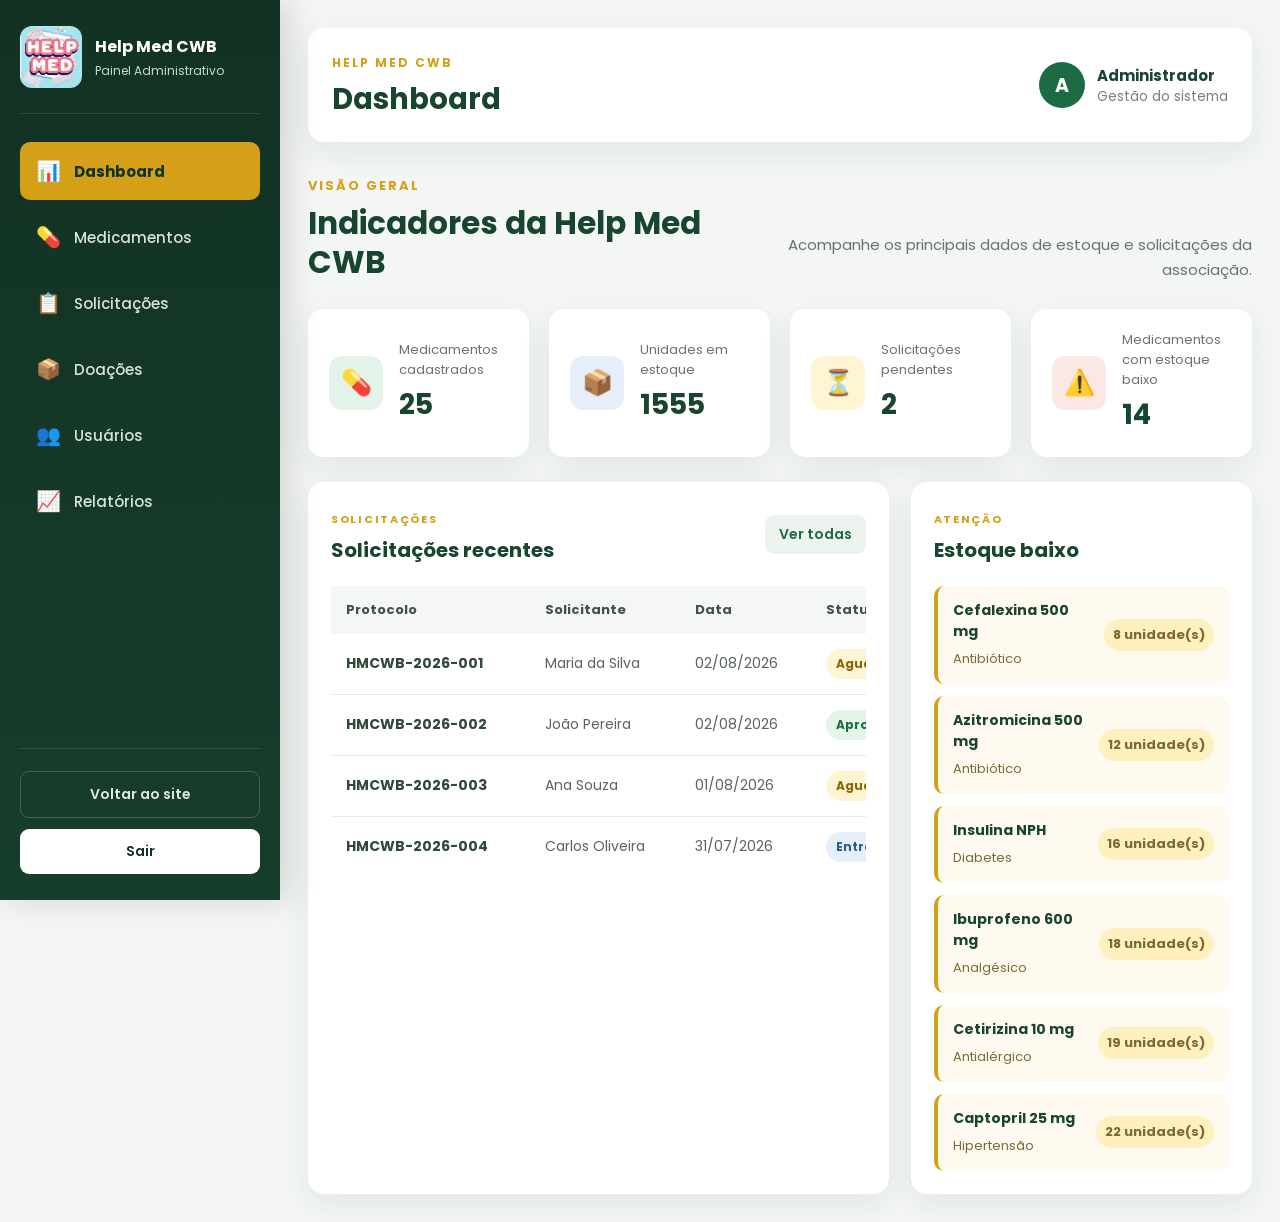
==== admin.html @ 237343c6 "Criacao-adm-doar Inclusão da pagina gerenciadora dos pedidos e doação" ====
<!DOCTYPE html>
<html lang="pt-BR">

<head>
    <meta charset="UTF-8">

    <meta
        name="viewport"
        content="width=device-width, initial-scale=1.0"
    >

    <title>Painel Administrativo | Help Med CWB</title>

    <link rel="stylesheet" href="css/admin.css">

    <link rel="preconnect" href="https://fonts.googleapis.com">

    <link
        rel="preconnect"
        href="https://fonts.gstatic.com"
        crossorigin
    >

    <link
        href="https://fonts.googleapis.com/css2?family=Poppins:wght@300;400;500;600;700&display=swap"
        rel="stylesheet"
    >

    <link
        rel="icon"
        type="image/png"
        href="Imagens/Logo2.png"
    >
</head>

<body>

<div class="admin-layout">

    <!-- =========================================
    MENU LATERAL
    ========================================== -->

    <aside id="menuLateral" class="menu-lateral">

        <div class="marca-admin">

            <a href="index.html">

                <img
                    src="Imagens/Logo1.jpeg"
                    alt="Logo Help Med CWB"
                >

            </a>

            <div>
                <strong>Help Med CWB</strong>
                <span>Painel Administrativo</span>
            </div>

        </div>

        <nav id="navegacaoAdmin" class="navegacao-admin">

            <button
                type="button"
                class="item-menu ativo"
                data-pagina="dashboard"
            >
                <span>📊</span>
                Dashboard
            </button>

            <button
                type="button"
                class="item-menu"
                data-pagina="medicamentos"
            >
                <span>💊</span>
                Medicamentos
            </button>

            <button
                type="button"
                class="item-menu"
                data-pagina="solicitacoes"
            >
                <span>📋</span>
                Solicitações
            </button>

            <button
                type="button"
                class="item-menu"
                data-pagina="doacoes"
            >
                <span>📦</span>
                Doações
            </button>

            <button
                type="button"
                class="item-menu"
                data-pagina="usuarios"
            >
                <span>👥</span>
                Usuários
            </button>

            <button
                type="button"
                class="item-menu"
                data-pagina="relatorios"
            >
                <span>📈</span>
                Relatórios
            </button>

        </nav>

        <div class="rodape-menu">

            <a href="index.html">
                Voltar ao site
            </a>

            <button type="button" id="btnSairAdmin">
                Sair
            </button>

        </div>

    </aside>

    <!-- =========================================
    CONTEÚDO PRINCIPAL
    ========================================== -->

    <main class="conteudo-principal">

        <header class="topo-admin">

            <div class="topo-esquerda">

                <button
                    type="button"
                    id="btnAbrirMenu"
                    class="btn-abrir-menu"
                    aria-label="Abrir menu"
                >
                    ☰
                </button>

                <div>
                    <span>HELP MED CWB</span>

                    <h1 id="tituloPagina">
                        Dashboard
                    </h1>
                </div>

            </div>

            <div class="perfil-admin">

                <div class="avatar">
                    A
                </div>

                <div>
                    <strong>Administrador</strong>
                    <small>Gestão do sistema</small>
                </div>

            </div>

        </header>

        <!-- =========================================
        DASHBOARD
        ========================================== -->

        <section
            id="pagina-dashboard"
            class="pagina-admin ativa"
        >

            <div class="cabecalho-pagina">

                <div>
                    <span>VISÃO GERAL</span>
                    <h2>Indicadores da Help Med CWB</h2>
                </div>

                <p>
                    Acompanhe os principais dados de estoque e
                    solicitações da associação.
                </p>

            </div>

            <div class="grade-indicadores">

                <article class="indicador">

                    <div class="icone-indicador verde">
                        💊
                    </div>

                    <div>
                        <span>Medicamentos cadastrados</span>
                        <strong id="indicadorMedicamentos">0</strong>
                    </div>

                </article>

                <article class="indicador">

                    <div class="icone-indicador azul">
                        📦
                    </div>

                    <div>
                        <span>Unidades em estoque</span>
                        <strong id="indicadorEstoque">0</strong>
                    </div>

                </article>

                <article class="indicador">

                    <div class="icone-indicador amarelo">
                        ⏳
                    </div>

                    <div>
                        <span>Solicitações pendentes</span>
                        <strong id="indicadorPendentes">0</strong>
                    </div>

                </article>

                <article class="indicador">

                    <div class="icone-indicador vermelho">
                        ⚠️
                    </div>

                    <div>
                        <span>Medicamentos com estoque baixo</span>
                        <strong id="indicadorEstoqueBaixo">0</strong>
                    </div>

                </article>

            </div>

            <div class="grade-dashboard">

                <article class="painel">

                    <div class="cabecalho-painel">

                        <div>
                            <span>SOLICITAÇÕES</span>
                            <h3>Solicitações recentes</h3>
                        </div>

                        <button
                            type="button"
                            class="btn-link"
                            data-abrir-pagina="solicitacoes"
                        >
                            Ver todas
                        </button>

                    </div>

                    <div class="tabela-container">

                        <table class="tabela-admin">

                            <thead>
                                <tr>
                                    <th>Protocolo</th>
                                    <th>Solicitante</th>
                                    <th>Data</th>
                                    <th>Status</th>
                                </tr>
                            </thead>

                            <tbody id="dashboardSolicitacoes">
                            </tbody>

                        </table>

                    </div>

                </article>

                <article class="painel">

                    <div class="cabecalho-painel">

                        <div>
                            <span>ATENÇÃO</span>
                            <h3>Estoque baixo</h3>
                        </div>

                    </div>

                    <div
                        id="dashboardEstoqueBaixo"
                        class="lista-alertas"
                    >
                    </div>

                </article>

            </div>

        </section>

        <!-- =========================================
        MEDICAMENTOS
        ========================================== -->

        <section
            id="pagina-medicamentos"
            class="pagina-admin"
        >

            <div class="cabecalho-pagina com-acao">

                <div>
                    <span>ESTOQUE</span>
                    <h2>Gerenciamento de medicamentos</h2>
                </div>

                <button
                    type="button"
                    id="btnCadastrarMedicamento"
                    class="btn-principal"
                >
                    + Cadastrar medicamento
                </button>

            </div>

            <div class="barra-filtros">

                <input
                    type="search"
                    id="pesquisaMedicamentos"
                    placeholder="Pesquisar por nome ou princípio ativo"
                >

                <select id="filtroCategoriaMedicamentos">

                    <option value="">
                        Todas as categorias
                    </option>

                </select>

                <select id="filtroEstoqueMedicamentos">

                    <option value="">
                        Todos os estoques
                    </option>

                    <option value="disponivel">
                        Disponível
                    </option>

                    <option value="baixo">
                        Estoque baixo
                    </option>

                    <option value="indisponivel">
                        Indisponível
                    </option>

                </select>

            </div>

            <article class="painel">

                <div class="tabela-container">

                    <table class="tabela-admin">

                        <thead>
                            <tr>
                                <th>Medicamento</th>
                                <th>Categoria</th>
                                <th>Estoque</th>
                                <th>Receita</th>
                                <th>Status</th>
                                <th>Ações</th>
                            </tr>
                        </thead>

                        <tbody id="tabelaMedicamentos">
                        </tbody>

                    </table>

                </div>

            </article>

        </section>

        <!-- =========================================
        SOLICITAÇÕES
        ========================================== -->

        <section
            id="pagina-solicitacoes"
            class="pagina-admin"
        >

            <div class="cabecalho-pagina">

                <div>
                    <span>PEDIDOS</span>
                    <h2>Gerenciamento de solicitações</h2>
                </div>

                <p>
                    Consulte pedidos, receitas e formas de recebimento.
                </p>

            </div>

            <div class="barra-filtros">

                <input
                    type="search"
                    id="pesquisaSolicitacoes"
                    placeholder="Pesquisar protocolo ou solicitante"
                >

                <select id="filtroStatusSolicitacoes">

                    <option value="">
                        Todos os status
                    </option>

                    <option value="Aguardando análise">
                        Aguardando análise
                    </option>

                    <option value="Aprovada">
                        Aprovada
                    </option>

                    <option value="Recusada">
                        Recusada
                    </option>

                    <option value="Entregue">
                        Entregue
                    </option>

                </select>

            </div>

            <article class="painel">

                <div class="tabela-container">

                    <table class="tabela-admin">

                        <thead>
                            <tr>
                                <th>Protocolo</th>
                                <th>Solicitante</th>
                                <th>Itens</th>
                                <th>Receita</th>
                                <th>Recebimento</th>
                                <th>Status</th>
                                <th>Ação</th>
                            </tr>
                        </thead>

                        <tbody id="tabelaSolicitacoes">
                        </tbody>

                    </table>

                </div>

            </article>

        </section>

        <!-- =========================================
        MÓDULOS FUTUROS
        ========================================== -->

        <!-- =========================================
DOAÇÕES
========================================== -->

<section
    id="pagina-doacoes"
    class="pagina-admin"
>

    <div class="cabecalho-pagina com-acao">

        <div>

            <span>ENTRADAS</span>

            <h2>
                Gerenciamento de doações
            </h2>

            <p class="descricao-pagina">
                Registre, analise e acompanhe os medicamentos
                recebidos pela Help Med CWB.
            </p>

        </div>

        <button
            type="button"
            id="btnCadastrarDoacao"
            class="btn-principal"
        >
            + Registrar doação
        </button>

    </div>

    <!-- INDICADORES DAS DOAÇÕES -->

    <div class="grade-indicadores grade-indicadores-doacoes">

        <article class="indicador">

            <div class="icone-indicador azul">
                📦
            </div>

            <div>

                <span>
                    Doações registradas
                </span>

                <strong id="indicadorTotalDoacoes">
                    0
                </strong>

            </div>

        </article>

        <article class="indicador">

            <div class="icone-indicador amarelo">
                ⏳
            </div>

            <div>

                <span>
                    Aguardando triagem
                </span>

                <strong id="indicadorDoacoesPendentes">
                    0
                </strong>

            </div>

        </article>

        <article class="indicador">

            <div class="icone-indicador verde">
                ✅
            </div>

            <div>

                <span>
                    Doações aprovadas
                </span>

                <strong id="indicadorDoacoesAprovadas">
                    0
                </strong>

            </div>

        </article>

        <article class="indicador">

            <div class="icone-indicador vermelho">
                ❌
            </div>

            <div>

                <span>
                    Doações recusadas
                </span>

                <strong id="indicadorDoacoesRecusadas">
                    0
                </strong>

            </div>

        </article>

    </div>

    <!-- FILTROS -->

    <div class="barra-filtros">

        <input
            type="search"
            id="pesquisaDoacoes"
            placeholder="Pesquisar por protocolo, doador ou medicamento"
        >

        <select id="filtroStatusDoacoes">

            <option value="">
                Todos os status
            </option>

            <option value="Aguardando triagem">
                Aguardando triagem
            </option>

            <option value="Aprovada">
                Aprovada
            </option>

            <option value="Recusada">
                Recusada
            </option>

            <option value="Recebida">
                Recebida
            </option>

        </select>

    </div>

    <!-- TABELA DAS DOAÇÕES -->

    <article class="painel">

        <div class="tabela-container">

            <table class="tabela-admin">

                <thead>

                    <tr>

                        <th>Protocolo</th>

                        <th>Doador</th>

                        <th>Medicamento</th>

                        <th>Quantidade</th>

                        <th>Validade</th>

                        <th>Status</th>

                        <th>Ações</th>

                    </tr>

                </thead>

                <tbody id="tabelaDoacoes">

                    <!-- Preenchido pelo JavaScript -->

                </tbody>

            </table>

        </div>

    </article>

</section>

        <section
            id="pagina-usuarios"
            class="pagina-admin"
        >

            <div class="cabecalho-pagina">

                <div>
                    <span>CADASTROS</span>
                    <h2>Gerenciamento de usuários</h2>
                </div>

            </div>

            <div class="modulo-futuro">
                <span>👥</span>
                <h3>Módulo de usuários</h3>
                <p>
                    Área reservada para doadores, receptores e
                    colaboradores.
                </p>
            </div>

        </section>

        <section
            id="pagina-relatorios"
            class="pagina-admin"
        >

            <div class="cabecalho-pagina">

                <div>
                    <span>INDICADORES</span>
                    <h2>Relatórios gerenciais</h2>
                </div>

            </div>

            <div class="modulo-futuro">
                <span>📈</span>
                <h3>Módulo de relatórios</h3>
                <p>
                    Área reservada para relatórios de estoque,
                    solicitações, doações e distribuição.
                </p>
            </div>

        </section>

    </main>

</div>

<!-- =========================================
MODAL DE MEDICAMENTO
========================================== -->

<div
    id="modalMedicamentoAdmin"
    class="modal-admin"
    aria-hidden="true">

    <div class="modal-conteudo">

        <button
            type="button"
            id="btnFecharModalMedicamento"
            class="btn-fechar-modal"
            aria-label="Fechar formulário"
        >
            &times;
        </button>

        <span class="subtitulo-modal">
            ESTOQUE
        </span>

        <h2 id="tituloModalMedicamento">
            Cadastrar medicamento
        </h2>

        <form id="formMedicamento">

            <input
                type="hidden"
                id="medicamentoId"
            >

            <div class="grade-formulario">

                <div class="campo-formulario campo-completo">

                    <label for="medicamentoNome">
                        Nome do medicamento
                    </label>

                    <input
                        type="text"
                        id="medicamentoNome"
                        required
                    >

                </div>

                <div class="campo-formulario campo-completo">

                    <label for="medicamentoPrincipio">
                        Princípio ativo
                    </label>

                    <input
                        type="text"
                        id="medicamentoPrincipio"
                        required
                    >

                </div>

                <div class="campo-formulario">

                    <label for="medicamentoCategoria">
                        Categoria
                    </label>

                    <input
                        type="text"
                        id="medicamentoCategoria"
                        required
                    >

                </div>

                <div class="campo-formulario">

                    <label for="medicamentoEstoque">
                        Quantidade em estoque
                    </label>

                    <input
                        type="number"
                        id="medicamentoEstoque"
                        min="0"
                        required
                    >

                </div>

                <div class="campo-formulario">

                    <label for="medicamentoReceita">
                        Necessita receita?
                    </label>

                    <select id="medicamentoReceita">

                        <option value="false">
                            Não
                        </option>

                        <option value="true">
                            Sim
                        </option>

                    </select>

                </div>

            </div>

            <div
                id="mensagemFormulario"
                class="mensagem-formulario"
                role="alert"
            >
            </div>

            <div class="acoes-modal">

                <button
                    type="button"
                    id="btnCancelarMedicamento"
                    class="btn-secundario"
                >
                    Cancelar
                </button>

                <button
                    type="submit"
                    class="btn-principal"
                >
                    Salvar medicamento
                </button>

            </div>

        </form>

    </div>

</div>

<!-- =========================================
MODAL DE DOAÇÃO
========================================== -->

<div
    id="modalDoacaoAdmin"
    class="modal-admin"
    aria-hidden="true"
>

    <div class="modal-conteudo">

        <button
            type="button"
            id="btnFecharModalDoacao"
            class="btn-fechar-modal"
            aria-label="Fechar formulário de doação"
        >
            &times;
        </button>

        <span class="subtitulo-modal">
            DOAÇÕES
        </span>

        <h2 id="tituloModalDoacao">
            Registrar doação
        </h2>

        <form id="formDoacao">

            <input
                type="hidden"
                id="doacaoId"
            >

            <div class="grade-formulario">

                <div class="campo-formulario campo-completo">

                    <label for="doacaoDoador">
                        Nome do doador
                    </label>

                    <input
                        type="text"
                        id="doacaoDoador"
                        required
                    >

                </div>

                <div class="campo-formulario campo-completo">

                    <label for="doacaoMedicamento">
                        Medicamento
                    </label>

                    <input
                        type="text"
                        id="doacaoMedicamento"
                        placeholder="Nome comercial ou princípio ativo"
                        required
                    >

                </div>

                <div class="campo-formulario">

                    <label for="doacaoQuantidade">
                        Quantidade
                    </label>

                    <input
                        type="number"
                        id="doacaoQuantidade"
                        min="1"
                        required
                    >

                </div>

                <div class="campo-formulario">

                    <label for="doacaoValidade">
                        Data de validade
                    </label>

                    <input
                        type="date"
                        id="doacaoValidade"
                        required
                    >

                </div>

                <div class="campo-formulario">

                    <label for="doacaoLote">
                        Número do lote
                    </label>

                    <input
                        type="text"
                        id="doacaoLote"
                        required
                    >

                </div>

                <div class="campo-formulario">

                    <label for="doacaoStatus">
                        Status
                    </label>

                    <select id="doacaoStatus">

                        <option value="Aguardando triagem">
                            Aguardando triagem
                        </option>

                        <option value="Aprovada">
                            Aprovada
                        </option>

                        <option value="Recusada">
                            Recusada
                        </option>

                        <option value="Recebida">
                            Recebida
                        </option>

                    </select>

                </div>

                <div class="campo-formulario campo-completo">

                    <label for="doacaoObservacoes">
                        Observações da triagem
                    </label>

                    <textarea
                        id="doacaoObservacoes"
                        rows="4"
                        placeholder="Informe as condições da embalagem, validade, integridade e demais observações"
                    ></textarea>

                </div>

            </div>

            <div
                id="mensagemFormularioDoacao"
                class="mensagem-formulario"
                role="alert"
            >
            </div>

            <div class="acoes-modal">

                <button
                    type="button"
                    id="btnCancelarDoacao"
                    class="btn-secundario"
                >
                    Cancelar
                </button>

                <button
                    type="submit"
                    class="btn-principal"
                >
                    Salvar doação
                </button>

            </div>

        </form>

    </div>

</div>

<!-- =========================================
MODAL DE DETALHES DA DOAÇÃO
========================================== -->

<div
    id="modalDetalhesDoacao"
    class="modal-admin"
    role="dialog"
    aria-modal="true"
    aria-labelledby="tituloDetalhesDoacao"
    aria-hidden="true"
>

    <div class="modal-conteudo modal-detalhes-doacao">

        <button
            type="button"
            id="btnFecharDetalhesDoacao"
            class="btn-fechar-modal"
            aria-label="Fechar detalhes da doação"
        >
            &times;
        </button>

        <span class="subtitulo-modal">
            DOAÇÃO
        </span>

        <div class="cabecalho-detalhes-doacao">

            <div>

                <h2 id="tituloDetalhesDoacao">
                    Detalhes da doação
                </h2>

                <p id="protocoloDetalhesDoacao">
                    Protocolo: —
                </p>

            </div>

            <div id="statusDetalhesDoacao">
                <!-- Preenchido pelo JavaScript -->
            </div>

        </div>

        <!-- DADOS DO DOADOR -->

        <section class="bloco-detalhes-doacao">

            <div class="titulo-bloco-detalhes">

                <span>👤</span>

                <h3>
                    Dados do doador
                </h3>

            </div>

            <div class="grade-detalhes-doacao">

                <div class="campo-detalhe">

                    <span>Nome</span>

                    <strong id="detalheDoadorNome">
                        —
                    </strong>

                </div>

                <div class="campo-detalhe">

                    <span>Telefone</span>

                    <strong id="detalheDoadorTelefone">
                        —
                    </strong>

                </div>

                <div class="campo-detalhe">

                    <span>E-mail</span>

                    <strong id="detalheDoadorEmail">
                        —
                    </strong>

                </div>

            </div>

        </section>

        <!-- ENDEREÇO DE COLETA -->

        <section class="bloco-detalhes-doacao">

            <div class="titulo-bloco-detalhes">

                <span>📍</span>

                <h3>
                    Endereço para coleta
                </h3>

            </div>

            <div class="endereco-detalhes-doacao">

                <strong id="detalheEnderecoPrincipal">
                    Endereço não informado
                </strong>

                <span id="detalheEnderecoLocalidade">
                    —
                </span>

                <span id="detalheEnderecoCep">
                    —
                </span>

                <span id="detalheEnderecoReferencia">
                </span>

            </div>

        </section>

        <!-- MEDICAMENTO -->

        <section class="bloco-detalhes-doacao">

            <div class="titulo-bloco-detalhes">

                <span>💊</span>

                <h3>
                    Medicamento informado
                </h3>

            </div>

            <div class="grade-detalhes-doacao">

                <div class="campo-detalhe campo-detalhe-completo">

                    <span>Medicamento</span>

                    <strong id="detalheDoacaoMedicamento">
                        —
                    </strong>

                </div>

                <div class="campo-detalhe">

                    <span>Quantidade</span>

                    <strong id="detalheDoacaoQuantidade">
                        —
                    </strong>

                </div>

                <div class="campo-detalhe">

                    <span>Validade</span>

                    <strong id="detalheDoacaoValidade">
                        —
                    </strong>

                </div>

                <div class="campo-detalhe">

                    <span>Lote</span>

                    <strong id="detalheDoacaoLote">
                        —
                    </strong>

                </div>

                <div class="campo-detalhe">

                    <span>Estado da embalagem</span>

                    <strong id="detalheDoacaoEmbalagem">
                        —
                    </strong>

                </div>

            </div>

        </section>

        <!-- OBSERVAÇÕES -->

        <section class="bloco-detalhes-doacao">

            <div class="titulo-bloco-detalhes">

                <span>📝</span>

                <h3>
                    Observações
                </h3>

            </div>

            <p
                id="detalheDoacaoObservacoes"
                class="texto-observacoes-doacao"
            >
                Nenhuma observação informada.
            </p>

        </section>

        <!-- COLETA -->

        <section class="bloco-detalhes-doacao">

            <div class="titulo-bloco-detalhes">

                <span>🚚</span>

                <h3>
                    Coleta da doação
                </h3>

            </div>

            <div class="grade-formulario">

                <div class="campo-formulario">

                    <label for="dataColetaDoacao">
                        Data da coleta
                    </label>

                    <input
                        type="date"
                        id="dataColetaDoacao"
                    >

                </div>

                <div class="campo-formulario">

                    <label for="horarioColetaDoacao">
                        Horário aproximado
                    </label>

                    <input
                        type="time"
                        id="horarioColetaDoacao"
                    >

                </div>

                <div class="campo-formulario campo-completo">

                    <label for="observacaoColetaDoacao">
                        Orientações para a coleta
                    </label>

                    <textarea
                        id="observacaoColetaDoacao"
                        rows="3"
                        placeholder="Ex.: entrar em contato antes de chegar"
                    ></textarea>

                </div>

            </div>

            <div
                id="mensagemDetalhesDoacao"
                class="mensagem-formulario"
                role="alert"
            ></div>

        </section>

        <!-- AÇÕES -->

        <div class="acoes-detalhes-doacao">

            <button
                type="button"
                id="btnRecusarDetalhesDoacao"
                class="btn-acao-detalhe btn-recusar"
            >
                Recusar doação
            </button>

            <button
                type="button"
                id="btnAprovarDetalhesDoacao"
                class="btn-acao-detalhe btn-aprovar"
            >
                Aprovar doação
            </button>

            <button
                type="button"
                id="btnAgendarColetaDoacao"
                class="btn-acao-detalhe btn-agendar-coleta"
            >
                Agendar coleta
            </button>

            <button
                type="button"
                id="btnConfirmarRecebimentoDoacao"
                class="btn-acao-detalhe btn-receber"
            >
                Confirmar recebimento
            </button>

        </div>

    </div>

</div>

<script src="js/medicamentos.js"></script>
<script src="js/admin.js"></script>
<script src="js/doacoes.js"></script>

</body>
</html>
---- css/admin.css ----
/*=========================================================
    HELP MED CWB
    Painel Administrativo V2
=========================================================*/


/*=========================================================
    VARIÁVEIS
=========================================================*/

:root{

    --verde-escuro:#123223;
    --verde-principal:#1d6b45;
    --verde-hover:#155437;
    --verde-claro:#e7f3eb;

    --dourado:#d4a017;
    --dourado-claro:#fff4d3;

    --azul:#285f91;
    --azul-claro:#e5eef9;

    --vermelho:#a93226;
    --vermelho-claro:#fbe7e4;

    --cinza-fundo:#f3f6f4;
    --cinza-borda:#dbe4dd;
    --cinza-texto:#68736c;

    --branco:#ffffff;

    --sombra:
        0 10px 30px rgba(20,60,38,.08);

}


/*=========================================================
    CONFIGURAÇÕES GERAIS
=========================================================*/

*{

    margin:0;
    padding:0;
    box-sizing:border-box;

}

html{

    scroll-behavior:smooth;

}

body{

    min-height:100vh;

    font-family:'Poppins',sans-serif;

    background:var(--cinza-fundo);

    color:#263b2f;

}

button,
input,
select{

    font-family:'Poppins',sans-serif;

}

button{

    cursor:pointer;

}

button:disabled{

    cursor:not-allowed;

    opacity:.65;

}

a{

    color:inherit;

}


/*=========================================================
    ESTRUTURA PRINCIPAL
=========================================================*/

.admin-layout{

    min-height:100vh;

}

.conteudo-principal{

    min-height:100vh;

    margin-left:280px;

    padding:28px;

}


/*=========================================================
    MENU LATERAL
=========================================================*/

.menu-lateral{

    position:fixed;

    top:0;
    bottom:0;
    left:0;

    z-index:1000;

    width:280px;

    display:flex;
    flex-direction:column;

    padding:26px 20px;

    background:
        linear-gradient(
            180deg,
            #123223 0%,
            #173d2b 100%
        );

    color:var(--branco);

    box-shadow:
        8px 0 30px rgba(0,0,0,.14);

}

.marca-admin{

    display:flex;
    align-items:center;

    gap:13px;

    padding-bottom:25px;

    border-bottom:
        1px solid rgba(255,255,255,.12);

}

.marca-admin a{

    flex-shrink:0;

}

.marca-admin img{

    width:62px;
    height:62px;

    display:block;

    object-fit:cover;

    border-radius:12px;

    background:#ffffff;

}

.marca-admin div{

    display:flex;
    flex-direction:column;

    min-width:0;

}

.marca-admin strong{

    color:#ffffff;

    font-size:16px;

}

.marca-admin span{

    margin-top:3px;

    color:#c9d8ce;

    font-size:12px;
    line-height:18px;

}


/*=========================================================
    NAVEGAÇÃO
=========================================================*/

.navegacao-admin{

    display:flex;
    flex-direction:column;

    gap:8px;

    margin-top:28px;

}

.item-menu{

    width:100%;

    display:flex;
    align-items:center;

    gap:13px;

    padding:14px 16px;

    border:none;
    border-radius:10px;

    background:transparent;

    color:#d7e4dc;

    font-size:15px;
    font-weight:500;

    text-align:left;

    transition:
        background .25s ease,
        color .25s ease,
        transform .25s ease;

}

.item-menu span{

    width:25px;

    flex-shrink:0;

    font-size:20px;

    text-align:center;

}

.item-menu:hover{

    background:rgba(255,255,255,.09);

    color:#ffffff;

    transform:translateX(4px);

}

.item-menu.ativo{

    background:var(--dourado);

    color:var(--verde-escuro);

    font-weight:700;

}


/*=========================================================
    RODAPÉ DO MENU
=========================================================*/

.rodape-menu{

    display:flex;
    flex-direction:column;

    gap:11px;

    margin-top:auto;
    padding-top:22px;

    border-top:
        1px solid rgba(255,255,255,.12);

}

.rodape-menu a,
.rodape-menu button{

    width:100%;

    padding:12px;

    border-radius:9px;

    font-size:14px;
    font-weight:600;

    text-align:center;
    text-decoration:none;

    transition:.25s;

}

.rodape-menu a{

    border:
        1px solid rgba(255,255,255,.2);

    color:#dce8e0;

}

.rodape-menu a:hover{

    background:rgba(255,255,255,.08);

    color:#ffffff;

}

.rodape-menu button{

    border:none;

    background:#ffffff;

    color:var(--verde-escuro);

}

.rodape-menu button:hover{

    background:#ffd166;

}


/*=========================================================
    TOPO DO PAINEL
=========================================================*/

.topo-admin{

    display:flex;
    align-items:center;
    justify-content:space-between;

    gap:25px;

    margin-bottom:30px;
    padding:21px 24px;

    background:var(--branco);

    border-radius:16px;

    box-shadow:var(--sombra);

}

.topo-esquerda{

    display:flex;
    align-items:center;

    gap:15px;

}

.topo-esquerda span{

    color:var(--dourado);

    font-size:12px;
    font-weight:700;

    letter-spacing:2px;

}

.topo-esquerda h1{

    margin-top:4px;

    color:#18452f;

    font-size:29px;

}

.btn-abrir-menu{

    display:none;

    width:44px;
    height:44px;

    align-items:center;
    justify-content:center;

    border:none;
    border-radius:10px;

    background:var(--verde-principal);

    color:#ffffff;

    font-size:22px;

}

.btn-abrir-menu:hover{

    background:var(--verde-hover);

}


/*=========================================================
    PERFIL
=========================================================*/

.perfil-admin{

    display:flex;
    align-items:center;

    gap:12px;

}

.avatar{

    width:46px;
    height:46px;

    display:flex;
    align-items:center;
    justify-content:center;

    flex-shrink:0;

    border-radius:50%;

    background:var(--verde-principal);

    color:#ffffff;

    font-size:19px;
    font-weight:700;

}

.perfil-admin > div:last-child{

    display:flex;
    flex-direction:column;

}

.perfil-admin strong{

    color:#18452f;

    font-size:15px;

}

.perfil-admin small{

    color:#748078;

}


/*=========================================================
    PÁGINAS INTERNAS
=========================================================*/

.pagina-admin{

    display:none;

}

.pagina-admin.ativa{

    display:block;

    animation:entradaPagina .28s ease;

}

@keyframes entradaPagina{

    from{

        opacity:0;

        transform:translateY(8px);

    }

    to{

        opacity:1;

        transform:translateY(0);

    }

}


/*=========================================================
    CABEÇALHO DAS PÁGINAS
=========================================================*/

.cabecalho-pagina{

    display:flex;
    align-items:flex-end;
    justify-content:space-between;

    gap:30px;

    margin-bottom:27px;

}

.cabecalho-pagina span{

    color:var(--dourado);

    font-size:13px;
    font-weight:700;

    letter-spacing:2px;

}

.cabecalho-pagina h2{

    margin-top:7px;

    color:#18452f;

    font-size:31px;
    line-height:1.25;

}

.cabecalho-pagina > p{

    max-width:480px;

    color:var(--cinza-texto);

    font-size:15px;
    line-height:25px;

    text-align:right;

}

.cabecalho-pagina.com-acao{

    align-items:center;

}


/*=========================================================
    BOTÕES
=========================================================*/

.btn-principal,
.btn-secundario,
.btn-link{

    border:none;

    border-radius:9px;

    font-size:14px;
    font-weight:600;

    transition:.25s;

}

.btn-principal{

    padding:13px 20px;

    background:var(--verde-principal);

    color:#ffffff;

}

.btn-principal:hover{

    background:var(--verde-hover);

    transform:translateY(-2px);

}

.btn-secundario{

    padding:12px 20px;

    border:1px solid #ccd7cf;

    background:#ffffff;

    color:#46534b;

}

.btn-secundario:hover{

    background:#f0f3f1;

}

.btn-link{

    padding:9px 14px;

    background:#edf4ef;

    color:var(--verde-principal);

}

.btn-link:hover{

    background:#dcecdf;

}


/*=========================================================
    INDICADORES
=========================================================*/

.grade-indicadores{

    display:grid;

    grid-template-columns:
        repeat(4,minmax(0,1fr));

    gap:20px;

    margin-bottom:25px;

}

.indicador{

    display:flex;
    align-items:center;

    gap:16px;

    min-width:0;

    padding:21px;

    background:var(--branco);

    border-radius:15px;

    box-shadow:var(--sombra);

    transition:
        transform .25s ease,
        box-shadow .25s ease;

}

.indicador:hover{

    transform:translateY(-4px);

    box-shadow:
        0 15px 35px rgba(20,60,38,.12);

}

.icone-indicador{

    width:54px;
    height:54px;

    display:flex;
    align-items:center;
    justify-content:center;

    flex-shrink:0;

    border-radius:13px;

    font-size:25px;

}

.icone-indicador.verde{

    background:#e4f3e9;

}

.icone-indicador.azul{

    background:var(--azul-claro);

}

.icone-indicador.amarelo{

    background:var(--dourado-claro);

}

.icone-indicador.vermelho{

    background:var(--vermelho-claro);

}

.indicador > div:last-child{

    min-width:0;

    display:flex;
    flex-direction:column;

    gap:4px;

}

.indicador span{

    color:var(--cinza-texto);

    font-size:13px;
    line-height:20px;

}

.indicador strong{

    color:#18452f;

    font-size:28px;

}


/*=========================================================
    DASHBOARD
=========================================================*/

.grade-dashboard{

    display:grid;

    grid-template-columns:
        minmax(0,1.7fr)
        minmax(300px,1fr);

    gap:22px;

}

.painel{

    min-width:0;

    padding:23px;

    background:var(--branco);

    border-radius:16px;

    box-shadow:var(--sombra);

}

.cabecalho-painel{

    display:flex;
    align-items:center;
    justify-content:space-between;

    gap:20px;

    margin-bottom:21px;

}

.cabecalho-painel span{

    color:var(--dourado);

    font-size:11px;
    font-weight:700;

    letter-spacing:1.7px;

}

.cabecalho-painel h3{

    margin-top:5px;

    color:#18452f;

    font-size:20px;

}


/*=========================================================
    TABELAS
=========================================================*/

.tabela-container{

    width:100%;

    overflow-x:auto;

}

.tabela-admin{

    width:100%;

    min-width:700px;

    border-collapse:collapse;

}

.tabela-admin thead{

    background:#f4f7f5;

}

.tabela-admin th{

    padding:14px 15px;

    color:#425148;

    font-size:13px;
    font-weight:700;

    text-align:left;

    white-space:nowrap;

}

.tabela-admin td{

    padding:15px;

    border-bottom:
        1px solid #e7ece8;

    color:#59645d;

    font-size:14px;

    vertical-align:middle;

}

.tabela-admin tbody tr{

    transition:background .2s ease;

}

.tabela-admin tbody tr:hover{

    background:#fafcfb;

}

.tabela-admin tbody tr:last-child td{

    border-bottom:none;

}

.tabela-admin td strong{

    color:#30493a;

}

.tabela-admin td small{

    color:#78827c;

}


/*=========================================================
    STATUS
=========================================================*/

.status{

    display:inline-flex;
    align-items:center;

    padding:6px 10px;

    border-radius:20px;

    font-size:12px;
    font-weight:700;

    white-space:nowrap;

}

.status-pendente{

    background:var(--dourado-claro);

    color:#8a6500;

}

.status-aprovada,
.status-disponivel{

    background:#e4f4e9;

    color:var(--verde-principal);

}

.status-recusada,
.status-indisponivel{

    background:var(--vermelho-claro);

    color:var(--vermelho);

}

.status-entregue{

    background:var(--azul-claro);

    color:var(--azul);

}

.status-baixo{

    background:var(--dourado-claro);

    color:#8a6500;

}


/*=========================================================
    AÇÕES DAS TABELAS
=========================================================*/

.acoes-tabela{

    display:flex;
    align-items:center;

    gap:8px;

}

.btn-acao{

    padding:7px 10px;

    border:none;
    border-radius:7px;

    font-size:12px;
    font-weight:600;

    transition:.2s;

}

.btn-editar{

    background:var(--azul-claro);

    color:var(--azul);

}

.btn-editar:hover{

    background:#d2e2f1;

}

.btn-excluir{

    background:var(--vermelho-claro);

    color:var(--vermelho);

}

.btn-excluir:hover{

    background:#f4d4cf;

}

.btn-visualizar{

    background:var(--verde-claro);

    color:var(--verde-principal);

}

.btn-visualizar:hover{

    background:#d7eadc;

}


/*=========================================================
    ALERTAS DO DASHBOARD
=========================================================*/

.lista-alertas{

    display:flex;
    flex-direction:column;

    gap:12px;

}

.item-alerta{

    display:flex;
    align-items:center;
    justify-content:space-between;

    gap:15px;

    padding:14px 15px;

    background:#fffaf0;

    border-left:
        4px solid var(--dourado);

    border-radius:10px;

}

.item-alerta strong{

    display:block;

    margin-bottom:3px;

    color:#18452f;

    font-size:14px;

}

.item-alerta span{

    color:#7a6a35;

    font-size:13px;

}

.quantidade-alerta{

    flex-shrink:0;

    padding:6px 9px;

    border-radius:18px;

    background:#fff0bf;

    color:#8a6500;

    font-size:12px;
    font-weight:700;

}


/*=========================================================
    FILTROS
=========================================================*/

.barra-filtros{

    display:flex;
    flex-wrap:wrap;

    gap:15px;

    margin-bottom:20px;
    padding:19px;

    background:var(--branco);

    border-radius:14px;

    box-shadow:
        0 7px 24px rgba(0,0,0,.05);

}

.barra-filtros input,
.barra-filtros select{

    min-width:220px;

    padding:12px 14px;

    border:
        1px solid #d2ddd5;

    border-radius:9px;

    background:#ffffff;

    color:#455249;

    font-size:14px;

    outline:none;

    transition:.25s;

}

.barra-filtros input{

    flex:1;

}

.barra-filtros input:focus,
.barra-filtros select:focus{

    border-color:var(--verde-principal);

    box-shadow:
        0 0 0 3px rgba(29,107,69,.1);

}


/*=========================================================
    MENSAGENS VAZIAS
=========================================================*/

.mensagem-vazia{

    padding:28px;

    color:#737e77;

    text-align:center;

}


/*=========================================================
    MÓDULOS FUTUROS
=========================================================*/

.modulo-futuro{

    min-height:370px;

    display:flex;
    flex-direction:column;
    align-items:center;
    justify-content:center;

    padding:50px;

    background:var(--branco);

    border-radius:16px;

    color:#67736b;

    text-align:center;

    box-shadow:var(--sombra);

}

.modulo-futuro > span{

    margin-bottom:16px;

    font-size:55px;

}

.modulo-futuro h3{

    margin-bottom:10px;

    color:#18452f;

    font-size:23px;

}

.modulo-futuro p{

    max-width:550px;

    line-height:26px;

}


/*=========================================================
    MODAL
=========================================================*/

.modal-admin{

    position:fixed;

    inset:0;

    z-index:2000;

    display:flex;
    align-items:center;
    justify-content:center;

    padding:20px;

    background:rgba(0,0,0,.6);

    backdrop-filter:blur(4px);

    opacity:0;
    visibility:hidden;
    pointer-events:none;

    transition:
        opacity .3s ease,
        visibility .3s ease;

}

.modal-admin.ativo{

    opacity:1;
    visibility:visible;
    pointer-events:auto;

}

.modal-conteudo{

    position:relative;

    width:100%;
    max-width:720px;
    max-height:90vh;

    overflow-y:auto;

    padding:38px;

    background:#ffffff;

    border-radius:19px;

    box-shadow:
        0 25px 65px rgba(0,0,0,.3);

    transform:
        translateY(-25px)
        scale(.98);

    transition:transform .3s ease;

}

.modal-admin.ativo .modal-conteudo{

    transform:
        translateY(0)
        scale(1);

}

.btn-fechar-modal{

    position:absolute;

    top:14px;
    right:18px;

    width:42px;
    height:42px;

    display:flex;
    align-items:center;
    justify-content:center;

    border:none;
    border-radius:50%;

    background:transparent;

    color:#6f7972;

    font-size:34px;

}

.btn-fechar-modal:hover{

    background:#f5e8e6;

    color:var(--vermelho);

}

.subtitulo-modal{

    display:inline-block;

    margin-bottom:8px;

    color:var(--dourado);

    font-size:12px;
    font-weight:700;

    letter-spacing:2px;

}

.modal-conteudo h2{

    padding-right:45px;
    margin-bottom:26px;

    color:#18452f;

    font-size:27px;

}


/*=========================================================
    FORMULÁRIO
=========================================================*/

.grade-formulario{

    display:grid;

    grid-template-columns:
        repeat(2,minmax(0,1fr));

    gap:18px;

}

.campo-formulario{

    display:flex;
    flex-direction:column;

    gap:8px;

}

.campo-completo{

    grid-column:span 2;

}

.campo-formulario label{

    color:#30483a;

    font-size:13px;
    font-weight:600;

}

.campo-formulario input,
.campo-formulario select{

    width:100%;

    padding:12px 13px;

    border:
        1px solid #ccd8cf;

    border-radius:8px;

    background:#ffffff;

    color:#445148;

    font-size:14px;

    outline:none;

    transition:.25s;

}

.campo-formulario input:focus,
.campo-formulario select:focus{

    border-color:var(--verde-principal);

    box-shadow:
        0 0 0 3px rgba(29,107,69,.1);

}


/*=========================================================
    MENSAGENS DO FORMULÁRIO
=========================================================*/

.mensagem-formulario{

    display:none;

    margin-top:20px;
    padding:13px 15px;

    border-radius:9px;

    font-size:14px;
    line-height:22px;

}

.mensagem-formulario.erro{

    display:block;

    background:#fdecea;

    border:
        1px solid #efbbb5;

    color:var(--vermelho);

}

.mensagem-formulario.sucesso{

    display:block;

    background:#e7f5eb;

    border:
        1px solid #afd8ba;

    color:var(--verde-principal);

}

.acoes-modal{

    display:flex;
    justify-content:flex-end;

    gap:12px;

    margin-top:26px;

}


/*=========================================================
    RESPONSIVIDADE
=========================================================*/

@media(max-width:1180px){

    .grade-indicadores{

        grid-template-columns:
            repeat(2,minmax(0,1fr));

    }

    .grade-dashboard{

        grid-template-columns:1fr;

    }

}

@media(max-width:900px){

    .menu-lateral{

        transform:translateX(-100%);

        transition:transform .3s ease;

    }

    .menu-lateral.aberto{

        transform:translateX(0);

    }

    .conteudo-principal{

        margin-left:0;

        padding:20px;

    }

    .btn-abrir-menu{

        display:flex;

    }

    .cabecalho-pagina{

        align-items:flex-start;
        flex-direction:column;

    }

    .cabecalho-pagina > p{

        text-align:left;

    }

}

@media(max-width:650px){

    .topo-admin{

        align-items:flex-start;
        flex-direction:column;

    }

    .perfil-admin{

        width:100%;

        padding-top:15px;

        border-top:
            1px solid #e7ece8;

    }

    .grade-indicadores{

        grid-template-columns:1fr;

    }

    .cabecalho-pagina h2{

        font-size:26px;

    }

    .cabecalho-pagina.com-acao
    .btn-principal{

        width:100%;

    }

    .barra-filtros{

        flex-direction:column;

    }

    .barra-filtros input,
    .barra-filtros select{

        width:100%;
        min-width:0;

    }

    .grade-formulario{

        grid-template-columns:1fr;

    }

    .campo-completo{

        grid-column:auto;

    }

    .acoes-modal{

        flex-direction:column-reverse;

    }

    .acoes-modal button{

        width:100%;

    }

    .modal-conteudo{

        padding:32px 20px;

    }

}

@media(max-width:430px){

    .conteudo-principal{

        padding:12px;

    }

    .topo-admin,
    .painel,
    .indicador{

        border-radius:12px;

    }

    .topo-esquerda h1{

        font-size:24px;

    }

    .painel{

        padding:18px;

    }

    .marca-admin img{

        width:54px;
        height:54px;

    }

}

/*=========================================================
    MÓDULO DE DOAÇÕES
=========================================================*/

.descricao-pagina{

    margin-top:10px;

    max-width:650px;

    color:var(--cinza-texto);

    font-size:15px;

    line-height:25px;

}

.grade-indicadores-doacoes{

    margin-top:8px;

}


/*=========================================================
    CAMPO DE OBSERVAÇÕES
=========================================================*/

.campo-formulario textarea{

    width:100%;

    min-height:120px;

    padding:12px 13px;

    resize:vertical;

    border:
        1px solid #ccd8cf;

    border-radius:8px;

    background:#ffffff;

    color:#445148;

    font-family:'Poppins',sans-serif;

    font-size:14px;

    line-height:23px;

    outline:none;

    transition:.25s;

}

.campo-formulario textarea:focus{

    border-color:var(--verde-principal);

    box-shadow:
        0 0 0 3px rgba(29,107,69,.1);

}


/*=========================================================
    STATUS DAS DOAÇÕES
=========================================================*/

.status-triagem{

    background:var(--dourado-claro);

    color:#8a6500;

}

.status-recebida{

    background:var(--azul-claro);

    color:var(--azul);

}


/*=========================================================
    AÇÕES DAS DOAÇÕES
=========================================================*/

.btn-aprovar{

    background:var(--verde-claro);

    color:var(--verde-principal);

}

.btn-aprovar:hover{

    background:#d7eadc;

}

.btn-recusar{

    background:var(--vermelho-claro);

    color:var(--vermelho);

}

.btn-recusar:hover{

    background:#f4d4cf;

}

.btn-receber{

    background:var(--azul-claro);

    color:var(--azul);

}

.btn-receber:hover{

    background:#d2e2f1;

}

/*=========================================================
    MODAL DE DETALHES DA DOAÇÃO
=========================================================*/

.modal-detalhes-doacao{

    max-width:900px;

}

.cabecalho-detalhes-doacao{

    display:flex;
    align-items:flex-start;
    justify-content:space-between;

    gap:24px;

    margin-bottom:28px;

}

.cabecalho-detalhes-doacao h2{

    margin-bottom:7px;

}

.cabecalho-detalhes-doacao p{

    color:var(--cinza-texto);

    font-size:14px;

}


/*=========================================================
    BLOCOS DE INFORMAÇÕES
=========================================================*/

.bloco-detalhes-doacao{

    margin-bottom:22px;
    padding:22px;

    background:#f8faf8;

    border:1px solid #e0e8e2;
    border-radius:14px;

}

.titulo-bloco-detalhes{

    display:flex;
    align-items:center;

    gap:10px;

    margin-bottom:18px;

}

.titulo-bloco-detalhes > span{

    font-size:22px;

}

.titulo-bloco-detalhes h3{

    color:#18452f;

    font-size:18px;

}


/*=========================================================
    GRADE DOS DETALHES
=========================================================*/

.grade-detalhes-doacao{

    display:grid;

    grid-template-columns:
        repeat(2,minmax(0,1fr));

    gap:16px;

}

.campo-detalhe{

    display:flex;
    flex-direction:column;

    gap:6px;

    padding:15px;

    background:#ffffff;

    border:1px solid #e1e8e3;
    border-radius:10px;

}

.campo-detalhe-completo{

    grid-column:span 2;

}

.campo-detalhe span{

    color:#748078;

    font-size:12px;
    font-weight:600;

    text-transform:uppercase;
    letter-spacing:.6px;

}

.campo-detalhe strong{

    color:#30483a;

    font-size:14px;
    line-height:22px;

}


/*=========================================================
    ENDEREÇO
=========================================================*/

.endereco-detalhes-doacao{

    display:flex;
    flex-direction:column;

    gap:6px;

    padding:17px;

    background:#ffffff;

    border:1px solid #e1e8e3;
    border-left:4px solid var(--verde-principal);

    border-radius:10px;

}

.endereco-detalhes-doacao strong{

    color:#18452f;

    font-size:15px;
    line-height:23px;

}

.endereco-detalhes-doacao span{

    color:#69746d;

    font-size:14px;
    line-height:22px;

}


/*=========================================================
    OBSERVAÇÕES
=========================================================*/

.texto-observacoes-doacao{

    padding:16px;

    background:#ffffff;

    border:1px solid #e1e8e3;
    border-radius:10px;

    color:#56635b;

    font-size:14px;
    line-height:24px;

    white-space:pre-line;

}


/*=========================================================
    CAMPO DE TEXTO DA COLETA
=========================================================*/

.modal-detalhes-doacao textarea{

    width:100%;

    min-height:100px;

    padding:12px 13px;

    resize:vertical;

    border:1px solid #ccd8cf;
    border-radius:8px;

    background:#ffffff;

    color:#445148;

    font-family:'Poppins',sans-serif;
    font-size:14px;
    line-height:23px;

    outline:none;

    transition:.25s;

}

.modal-detalhes-doacao textarea:focus{

    border-color:var(--verde-principal);

    box-shadow:
        0 0 0 3px rgba(29,107,69,.10);

}


/*=========================================================
    AÇÕES DOS DETALHES
=========================================================*/

.acoes-detalhes-doacao{

    display:flex;
    flex-wrap:wrap;
    justify-content:flex-end;

    gap:12px;

    margin-top:8px;

}

.btn-acao-detalhe{

    padding:13px 18px;

    border:none;
    border-radius:9px;

    font-size:14px;
    font-weight:700;

    transition:.25s;

}

.btn-acao-detalhe:hover{

    transform:translateY(-2px);

}

.btn-agendar-coleta{

    background:#fff4d3;

    color:#8a6500;

}

.btn-agendar-coleta:hover{

    background:#f9e9ae;

}


/*=========================================================
    VISIBILIDADE CONFORME STATUS
=========================================================*/

.btn-acao-detalhe[hidden]{

    display:none !important;

}


/*=========================================================
    RESPONSIVIDADE
=========================================================*/

@media(max-width:700px){

    .cabecalho-detalhes-doacao{

        flex-direction:column;

    }

    .grade-detalhes-doacao{

        grid-template-columns:1fr;

    }

    .campo-detalhe-completo{

        grid-column:auto;

    }

    .acoes-detalhes-doacao{

        flex-direction:column;

    }

    .btn-acao-detalhe{

        width:100%;

    }

}

@media(max-width:480px){

    .bloco-detalhes-doacao{

        padding:17px;

    }

    .modal-detalhes-doacao{

        padding:30px 18px;

    }

}
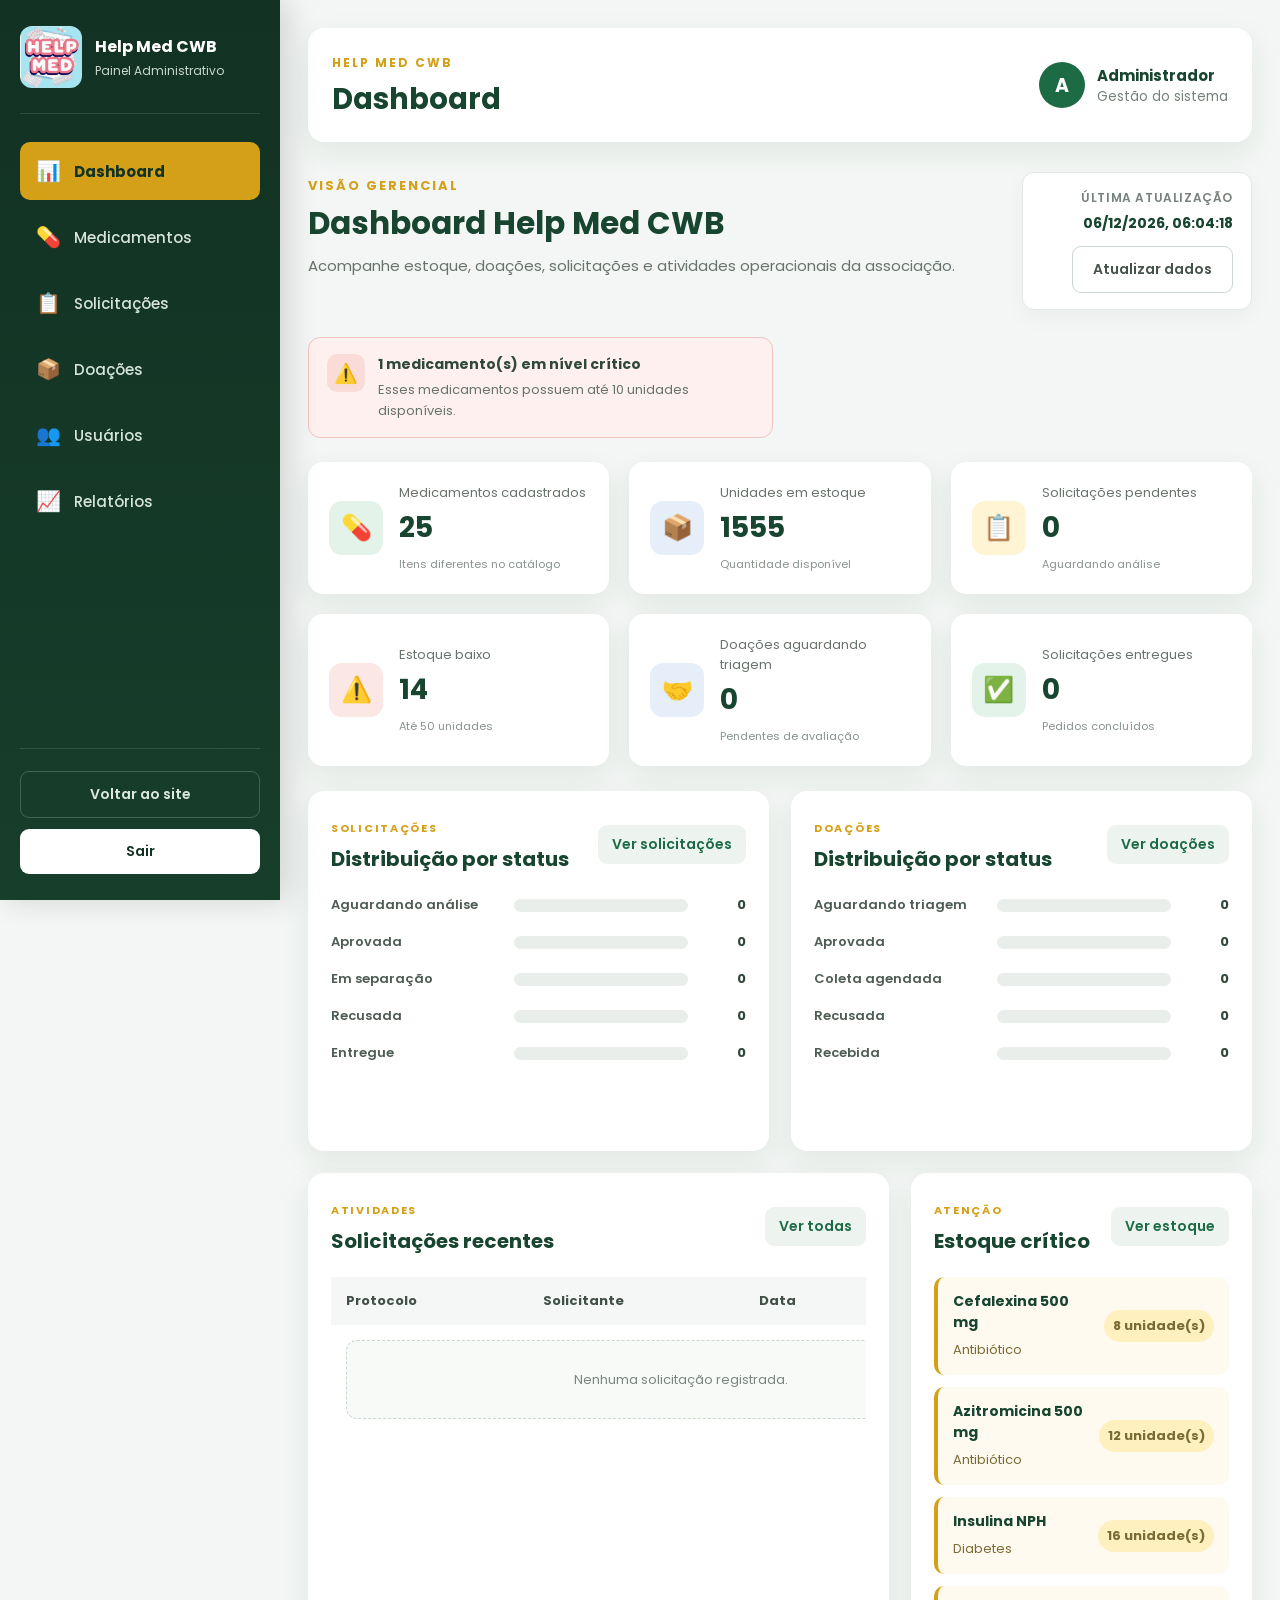
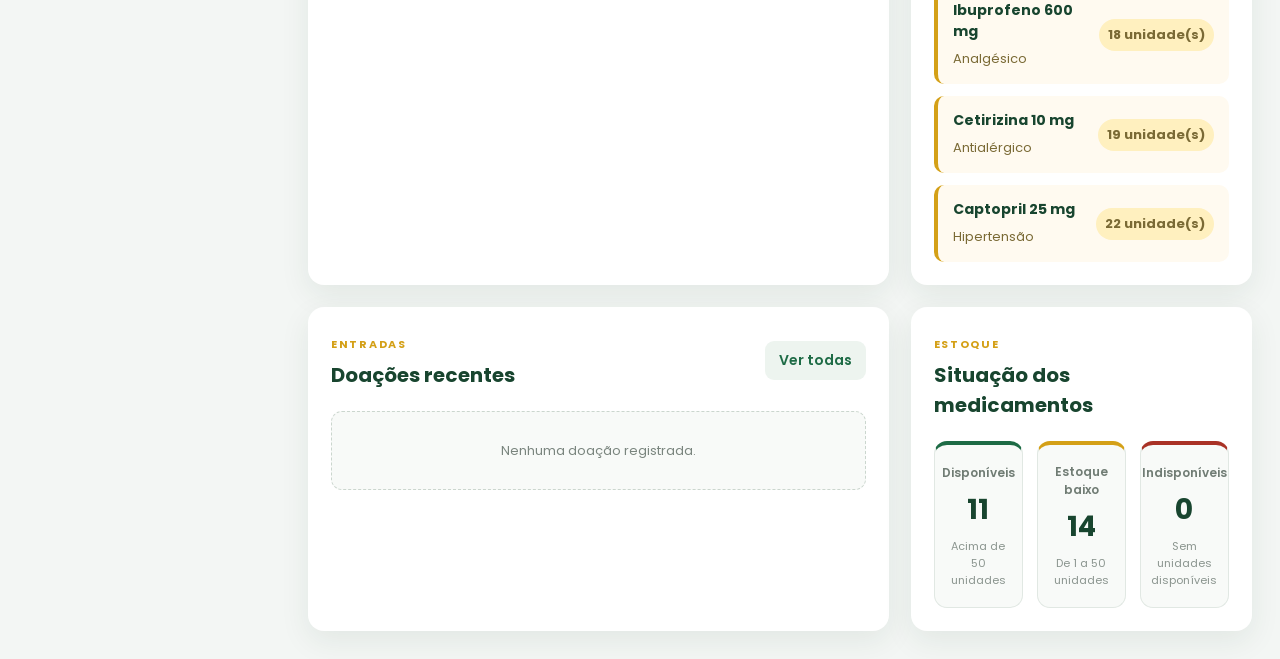
==== commit 66fed903: "Alterações de layout Layout solicitar e inclusões melhoria do dashboard" ====
--- a/admin.html
+++ b/admin.html
@@ -181,146 +181,478 @@
         DASHBOARD
         ========================================== -->
 
-        <section
-            id="pagina-dashboard"
-            class="pagina-admin ativa"
-        >
-
-            <div class="cabecalho-pagina">
+        <!-- =========================================
+DASHBOARD GERENCIAL
+========================================== -->
+
+<section
+    id="pagina-dashboard"
+    class="pagina-admin ativa"
+>
+
+    <div class="cabecalho-pagina dashboard-cabecalho">
+
+        <div>
+
+            <span>VISÃO GERENCIAL</span>
+
+            <h2>
+                Dashboard Help Med CWB
+            </h2>
+
+            <p class="descricao-dashboard">
+                Acompanhe estoque, doações, solicitações e
+                atividades operacionais da associação.
+            </p>
+
+        </div>
+
+        <div class="dashboard-atualizacao">
+
+            <span>
+                Última atualização
+            </span>
+
+            <strong id="dataAtualizacaoDashboard">
+                —
+            </strong>
+
+            <button
+                type="button"
+                id="btnAtualizarDashboard"
+                class="btn-secundario"
+            >
+                Atualizar dados
+            </button>
+
+        </div>
+
+    </div>
+
+
+    <!-- =====================================
+    ALERTAS OPERACIONAIS
+    ====================================== -->
+
+    <div
+        id="alertasDashboard"
+        class="alertas-dashboard"
+    >
+        <!-- Preenchido pelo dashboard.js -->
+    </div>
+
+
+    <!-- =====================================
+    INDICADORES PRINCIPAIS
+    ====================================== -->
+
+    <div class="grade-indicadores grade-indicadores-gerencial">
+
+        <article class="indicador">
+
+            <div class="icone-indicador verde">
+                💊
+            </div>
+
+            <div>
+
+                <span>
+                    Medicamentos cadastrados
+                </span>
+
+                <strong id="indicadorMedicamentos">
+                    0
+                </strong>
+
+                <small>
+                    Itens diferentes no catálogo
+                </small>
+
+            </div>
+
+        </article>
+
+
+        <article class="indicador">
+
+            <div class="icone-indicador azul">
+                📦
+            </div>
+
+            <div>
+
+                <span>
+                    Unidades em estoque
+                </span>
+
+                <strong id="indicadorEstoque">
+                    0
+                </strong>
+
+                <small>
+                    Quantidade disponível
+                </small>
+
+            </div>
+
+        </article>
+
+
+        <article class="indicador">
+
+            <div class="icone-indicador amarelo">
+                📋
+            </div>
+
+            <div>
+
+                <span>
+                    Solicitações pendentes
+                </span>
+
+                <strong id="indicadorPendentes">
+                    0
+                </strong>
+
+                <small>
+                    Aguardando análise
+                </small>
+
+            </div>
+
+        </article>
+
+
+        <article class="indicador">
+
+            <div class="icone-indicador vermelho">
+                ⚠️
+            </div>
+
+            <div>
+
+                <span>
+                    Estoque baixo
+                </span>
+
+                <strong id="indicadorEstoqueBaixo">
+                    0
+                </strong>
+
+                <small>
+                    Até 50 unidades
+                </small>
+
+            </div>
+
+        </article>
+
+
+        <article class="indicador">
+
+            <div class="icone-indicador azul">
+                🤝
+            </div>
+
+            <div>
+
+                <span>
+                    Doações aguardando triagem
+                </span>
+
+                <strong id="indicadorDoacoesDashboard">
+                    0
+                </strong>
+
+                <small>
+                    Pendentes de avaliação
+                </small>
+
+            </div>
+
+        </article>
+
+
+        <article class="indicador">
+
+            <div class="icone-indicador verde">
+                ✅
+            </div>
+
+            <div>
+
+                <span>
+                    Solicitações entregues
+                </span>
+
+                <strong id="indicadorEntreguesDashboard">
+                    0
+                </strong>
+
+                <small>
+                    Pedidos concluídos
+                </small>
+
+            </div>
+
+        </article>
+
+    </div>
+
+
+    <!-- =====================================
+    RESUMO OPERACIONAL
+    ====================================== -->
+
+    <div class="grade-dashboard-gerencial">
+
+        <!-- SOLICITAÇÕES POR STATUS -->
+
+        <article class="painel painel-grafico">
+
+            <div class="cabecalho-painel">
 
                 <div>
-                    <span>VISÃO GERAL</span>
-                    <h2>Indicadores da Help Med CWB</h2>
-                </div>
-
-                <p>
-                    Acompanhe os principais dados de estoque e
-                    solicitações da associação.
-                </p>
-
-            </div>
-
-            <div class="grade-indicadores">
-
-                <article class="indicador">
-
-                    <div class="icone-indicador verde">
-                        💊
-                    </div>
-
-                    <div>
-                        <span>Medicamentos cadastrados</span>
-                        <strong id="indicadorMedicamentos">0</strong>
-                    </div>
-
-                </article>
-
-                <article class="indicador">
-
-                    <div class="icone-indicador azul">
-                        📦
-                    </div>
-
-                    <div>
-                        <span>Unidades em estoque</span>
-                        <strong id="indicadorEstoque">0</strong>
-                    </div>
-
-                </article>
-
-                <article class="indicador">
-
-                    <div class="icone-indicador amarelo">
-                        ⏳
-                    </div>
-
-                    <div>
-                        <span>Solicitações pendentes</span>
-                        <strong id="indicadorPendentes">0</strong>
-                    </div>
-
-                </article>
-
-                <article class="indicador">
-
-                    <div class="icone-indicador vermelho">
-                        ⚠️
-                    </div>
-
-                    <div>
-                        <span>Medicamentos com estoque baixo</span>
-                        <strong id="indicadorEstoqueBaixo">0</strong>
-                    </div>
-
-                </article>
-
-            </div>
-
-            <div class="grade-dashboard">
-
-                <article class="painel">
-
-                    <div class="cabecalho-painel">
-
-                        <div>
-                            <span>SOLICITAÇÕES</span>
-                            <h3>Solicitações recentes</h3>
-                        </div>
-
-                        <button
-                            type="button"
-                            class="btn-link"
-                            data-abrir-pagina="solicitacoes"
-                        >
-                            Ver todas
-                        </button>
-
-                    </div>
-
-                    <div class="tabela-container">
-
-                        <table class="tabela-admin">
-
-                            <thead>
-                                <tr>
-                                    <th>Protocolo</th>
-                                    <th>Solicitante</th>
-                                    <th>Data</th>
-                                    <th>Status</th>
-                                </tr>
-                            </thead>
-
-                            <tbody id="dashboardSolicitacoes">
-                            </tbody>
-
-                        </table>
-
-                    </div>
-
-                </article>
-
-                <article class="painel">
-
-                    <div class="cabecalho-painel">
-
-                        <div>
-                            <span>ATENÇÃO</span>
-                            <h3>Estoque baixo</h3>
-                        </div>
-
-                    </div>
-
-                    <div
-                        id="dashboardEstoqueBaixo"
-                        class="lista-alertas"
-                    >
-                    </div>
-
-                </article>
-
-            </div>
-
-        </section>
+
+                    <span>SOLICITAÇÕES</span>
+
+                    <h3>
+                        Distribuição por status
+                    </h3>
+
+                </div>
+
+                <button
+                    type="button"
+                    class="btn-link"
+                    data-abrir-pagina="solicitacoes"
+                >
+                    Ver solicitações
+                </button>
+
+            </div>
+
+            <div
+                id="graficoStatusSolicitacoes"
+                class="grafico-barras-dashboard"
+            >
+                <!-- Preenchido pelo dashboard.js -->
+            </div>
+
+        </article>
+
+
+        <!-- DOAÇÕES POR STATUS -->
+
+        <article class="painel painel-grafico">
+
+            <div class="cabecalho-painel">
+
+                <div>
+
+                    <span>DOAÇÕES</span>
+
+                    <h3>
+                        Distribuição por status
+                    </h3>
+
+                </div>
+
+                <button
+                    type="button"
+                    class="btn-link"
+                    data-abrir-pagina="doacoes"
+                >
+                    Ver doações
+                </button>
+
+            </div>
+
+            <div
+                id="graficoStatusDoacoes"
+                class="grafico-barras-dashboard"
+            >
+                <!-- Preenchido pelo dashboard.js -->
+            </div>
+
+        </article>
+
+    </div>
+
+
+    <!-- =====================================
+    ATIVIDADES RECENTES
+    ====================================== -->
+
+    <div class="grade-dashboard">
+
+        <!-- SOLICITAÇÕES RECENTES -->
+
+        <article class="painel">
+
+            <div class="cabecalho-painel">
+
+                <div>
+
+                    <span>ATIVIDADES</span>
+
+                    <h3>
+                        Solicitações recentes
+                    </h3>
+
+                </div>
+
+                <button
+                    type="button"
+                    class="btn-link"
+                    data-abrir-pagina="solicitacoes"
+                >
+                    Ver todas
+                </button>
+
+            </div>
+
+            <div class="tabela-container">
+
+                <table class="tabela-admin">
+
+                    <thead>
+
+                        <tr>
+
+                            <th>Protocolo</th>
+
+                            <th>Solicitante</th>
+
+                            <th>Data</th>
+
+                            <th>Status</th>
+
+                        </tr>
+
+                    </thead>
+
+                    <tbody id="dashboardSolicitacoes">
+                        <!-- Preenchido pelo dashboard.js -->
+                    </tbody>
+
+                </table>
+
+            </div>
+
+        </article>
+
+
+        <!-- ESTOQUE CRÍTICO -->
+
+        <article class="painel">
+
+            <div class="cabecalho-painel">
+
+                <div>
+
+                    <span>ATENÇÃO</span>
+
+                    <h3>
+                        Estoque crítico
+                    </h3>
+
+                </div>
+
+                <button
+                    type="button"
+                    class="btn-link"
+                    data-abrir-pagina="medicamentos"
+                >
+                    Ver estoque
+                </button>
+
+            </div>
+
+            <div
+                id="dashboardEstoqueBaixo"
+                class="lista-alertas"
+            >
+                <!-- Preenchido pelo dashboard.js -->
+            </div>
+
+        </article>
+
+    </div>
+
+
+    <!-- =====================================
+    DOAÇÕES E MEDICAMENTOS
+    ====================================== -->
+
+    <div class="grade-dashboard dashboard-bloco-inferior">
+
+        <!-- DOAÇÕES RECENTES -->
+
+        <article class="painel">
+
+            <div class="cabecalho-painel">
+
+                <div>
+
+                    <span>ENTRADAS</span>
+
+                    <h3>
+                        Doações recentes
+                    </h3>
+
+                </div>
+
+                <button
+                    type="button"
+                    class="btn-link"
+                    data-abrir-pagina="doacoes"
+                >
+                    Ver todas
+                </button>
+
+            </div>
+
+            <div
+                id="dashboardDoacoesRecentes"
+                class="lista-atividades-dashboard"
+            >
+                <!-- Preenchido pelo dashboard.js -->
+            </div>
+
+        </article>
+
+
+        <!-- DISTRIBUIÇÃO DO ESTOQUE -->
+
+        <article class="painel">
+
+            <div class="cabecalho-painel">
+
+                <div>
+
+                    <span>ESTOQUE</span>
+
+                    <h3>
+                        Situação dos medicamentos
+                    </h3>
+
+                </div>
+
+            </div>
+
+            <div
+                id="resumoSituacaoEstoque"
+                class="resumo-estoque-dashboard"
+            >
+                <!-- Preenchido pelo dashboard.js -->
+            </div>
+
+        </article>
+
+    </div>
+
+</section>
 
         <!-- =========================================
         MEDICAMENTOS
@@ -396,9 +728,12 @@
                             <tr>
                                 <th>Medicamento</th>
                                 <th>Categoria</th>
+                                <th>Fabricante</th>
+                                <th>Lote</th>
+                                <th>Validade</th>
                                 <th>Estoque</th>
                                 <th>Receita</th>
-                                <th>Status</th>
+                                <th>Situação</th>
                                 <th>Ações</th>
                             </tr>
                         </thead>
@@ -456,6 +791,10 @@
 
                     <option value="Aprovada">
                         Aprovada
+                    </option>
+
+                    <option value="Em separação">
+                        Em separação
                     </option>
 
                     <option value="Recusada">
@@ -855,6 +1194,62 @@
 
                 <div class="campo-formulario">
 
+                    <label for="medicamentoFabricante">
+                        Fabricante
+                    </label>
+
+                    <input
+                        type="text"
+                        id="medicamentoFabricante"
+                        required
+                    >
+
+                </div>
+
+                <div class="campo-formulario">
+
+                    <label for="medicamentoLote">
+                        Número do lote
+                    </label>
+
+                    <input
+                        type="text"
+                        id="medicamentoLote"
+                        required
+                    >
+
+                </div>
+
+                <div class="campo-formulario">
+
+                    <label for="medicamentoValidade">
+                        Data de validade
+                    </label>
+
+                    <input
+                        type="date"
+                        id="medicamentoValidade"
+                        required
+                    >
+
+                </div>
+
+                <div class="campo-formulario">
+
+                    <label for="medicamentoDataEntrada">
+                        Data de entrada
+                    </label>
+
+                    <input
+                        type="date"
+                        id="medicamentoDataEntrada"
+                        required
+                    >
+
+                </div>
+
+                <div class="campo-formulario">
+
                     <label for="medicamentoReceita">
                         Necessita receita?
                     </label>
@@ -1430,6 +1825,8 @@
 <script src="js/medicamentos.js"></script>
 <script src="js/admin.js"></script>
 <script src="js/doacoes.js"></script>
+<script src="js/solicitacoes.js"></script>
+<script src="js/dashboard.js"></script>
 
 </body>
 </html>
--- a/css/admin.css
+++ b/css/admin.css
@@ -2227,4 +2227,743 @@
 
     }
 
+}
+
+/*=========================================================
+    DASHBOARD GERENCIAL
+=========================================================*/
+
+.dashboard-cabecalho{
+
+    align-items:flex-start;
+
+}
+
+.descricao-dashboard{
+
+    max-width:650px;
+
+    margin-top:10px;
+
+    color:var(--cinza-texto);
+
+    font-size:15px;
+    line-height:25px;
+
+}
+
+.dashboard-atualizacao{
+
+    min-width:230px;
+
+    display:flex;
+    flex-direction:column;
+    align-items:flex-end;
+
+    gap:6px;
+
+    padding:16px 18px;
+
+    background:#ffffff;
+
+    border:1px solid #e2e9e4;
+    border-radius:12px;
+
+    box-shadow:
+        0 7px 24px rgba(0,0,0,.04);
+
+}
+
+.dashboard-atualizacao > span{
+
+    color:#78827c;
+
+    font-size:12px;
+    font-weight:600;
+
+    text-transform:uppercase;
+    letter-spacing:.6px;
+
+}
+
+.dashboard-atualizacao strong{
+
+    color:#18452f;
+
+    font-size:14px;
+
+}
+
+.dashboard-atualizacao .btn-secundario{
+
+    margin-top:6px;
+
+}
+
+
+/*=========================================================
+    ALERTAS OPERACIONAIS
+=========================================================*/
+
+.alertas-dashboard{
+
+    display:grid;
+
+    grid-template-columns:
+        repeat(2,minmax(0,1fr));
+
+    gap:14px;
+
+    margin-bottom:24px;
+
+}
+
+.alerta-dashboard{
+
+    display:flex;
+    align-items:flex-start;
+
+    gap:13px;
+
+    padding:16px 18px;
+
+    border-radius:12px;
+
+    border:1px solid transparent;
+
+}
+
+.alerta-dashboard-icone{
+
+    width:38px;
+    height:38px;
+
+    display:flex;
+    align-items:center;
+    justify-content:center;
+
+    flex-shrink:0;
+
+    border-radius:10px;
+
+    font-size:19px;
+
+}
+
+.alerta-dashboard-conteudo{
+
+    min-width:0;
+
+}
+
+.alerta-dashboard-conteudo strong{
+
+    display:block;
+
+    margin-bottom:4px;
+
+    color:#30483a;
+
+    font-size:14px;
+
+}
+
+.alerta-dashboard-conteudo p{
+
+    color:#66736b;
+
+    font-size:13px;
+    line-height:21px;
+
+}
+
+.alerta-dashboard.aviso{
+
+    background:#fff9e8;
+
+    border-color:#eadca9;
+
+}
+
+.alerta-dashboard.aviso
+.alerta-dashboard-icone{
+
+    background:#fff0bd;
+
+}
+
+.alerta-dashboard.erro{
+
+    background:#fdf0ee;
+
+    border-color:#efc5bf;
+
+}
+
+.alerta-dashboard.erro
+.alerta-dashboard-icone{
+
+    background:#f9dcd7;
+
+}
+
+.alerta-dashboard.sucesso{
+
+    background:#edf8f0;
+
+    border-color:#c1dec8;
+
+}
+
+.alerta-dashboard.sucesso
+.alerta-dashboard-icone{
+
+    background:#dcefe1;
+
+}
+
+.alerta-dashboard.informacao{
+
+    background:#edf4fa;
+
+    border-color:#cbddec;
+
+}
+
+.alerta-dashboard.informacao
+.alerta-dashboard-icone{
+
+    background:#dceaf6;
+
+}
+
+
+/*=========================================================
+    INDICADORES GERENCIAIS
+=========================================================*/
+
+.grade-indicadores-gerencial{
+
+    grid-template-columns:
+        repeat(3,minmax(0,1fr));
+
+}
+
+.grade-indicadores-gerencial
+.indicador{
+
+    min-height:132px;
+
+}
+
+.grade-indicadores-gerencial
+.indicador > div:last-child{
+
+    display:flex;
+    flex-direction:column;
+
+}
+
+.grade-indicadores-gerencial
+.indicador small{
+
+    margin-top:3px;
+
+    color:#89938d;
+
+    font-size:11px;
+    line-height:17px;
+
+}
+
+
+/*=========================================================
+    GRADE DOS GRÁFICOS
+=========================================================*/
+
+.grade-dashboard-gerencial{
+
+    display:grid;
+
+    grid-template-columns:
+        repeat(2,minmax(0,1fr));
+
+    gap:22px;
+
+    margin-bottom:22px;
+
+}
+
+.painel-grafico{
+
+    min-height:360px;
+
+}
+
+
+/*=========================================================
+    GRÁFICOS DE BARRAS
+=========================================================*/
+
+.grafico-barras-dashboard{
+
+    display:flex;
+    flex-direction:column;
+
+    gap:17px;
+
+}
+
+.linha-grafico-dashboard{
+
+    display:grid;
+
+    grid-template-columns:
+        minmax(120px,170px)
+        minmax(0,1fr)
+        45px;
+
+    align-items:center;
+
+    gap:13px;
+
+}
+
+.rotulo-grafico-dashboard{
+
+    color:#4e5d54;
+
+    font-size:13px;
+    font-weight:600;
+
+}
+
+.trilha-grafico-dashboard{
+
+    position:relative;
+
+    height:13px;
+
+    overflow:hidden;
+
+    background:#e9eeea;
+
+    border-radius:20px;
+
+}
+
+.barra-grafico-dashboard{
+
+    width:0;
+    height:100%;
+
+    border-radius:20px;
+
+    background:var(--verde-principal);
+
+    transition:width .6s ease;
+
+}
+
+.barra-grafico-dashboard.amarela{
+
+    background:var(--dourado);
+
+}
+
+.barra-grafico-dashboard.vermelha{
+
+    background:var(--vermelho);
+
+}
+
+.barra-grafico-dashboard.azul{
+
+    background:var(--azul);
+
+}
+
+.barra-grafico-dashboard.roxa{
+
+    background:#7155a5;
+
+}
+
+.valor-grafico-dashboard{
+
+    color:#30483a;
+
+    font-size:13px;
+    font-weight:700;
+
+    text-align:right;
+
+}
+
+
+/*=========================================================
+    ATIVIDADES RECENTES
+=========================================================*/
+
+.lista-atividades-dashboard{
+
+    display:flex;
+    flex-direction:column;
+
+    gap:12px;
+
+}
+
+.item-atividade-dashboard{
+
+    display:flex;
+    align-items:center;
+    justify-content:space-between;
+
+    gap:15px;
+
+    padding:14px 15px;
+
+    background:#f8faf8;
+
+    border:1px solid #e3e9e5;
+    border-radius:11px;
+
+}
+
+.atividade-dashboard-principal{
+
+    min-width:0;
+
+}
+
+.atividade-dashboard-principal strong{
+
+    display:block;
+
+    margin-bottom:3px;
+
+    color:#18452f;
+
+    font-size:14px;
+
+}
+
+.atividade-dashboard-principal span{
+
+    display:block;
+
+    overflow:hidden;
+
+    color:#68746c;
+
+    font-size:12px;
+    line-height:19px;
+
+    text-overflow:ellipsis;
+    white-space:nowrap;
+
+}
+
+.atividade-dashboard-status{
+
+    flex-shrink:0;
+
+}
+
+
+/*=========================================================
+    RESUMO DO ESTOQUE
+=========================================================*/
+
+.resumo-estoque-dashboard{
+
+    display:grid;
+
+    grid-template-columns:
+        repeat(3,minmax(0,1fr));
+
+    gap:14px;
+
+}
+
+.item-resumo-estoque{
+
+    min-height:135px;
+
+    display:flex;
+    flex-direction:column;
+    align-items:center;
+    justify-content:center;
+
+    gap:7px;
+
+    padding:18px;
+
+    background:#f8faf8;
+
+    border:1px solid #e1e8e3;
+    border-radius:13px;
+
+    text-align:center;
+
+}
+
+.item-resumo-estoque span{
+
+    color:#707c74;
+
+    font-size:12px;
+    font-weight:600;
+
+}
+
+.item-resumo-estoque strong{
+
+    color:#18452f;
+
+    font-size:28px;
+
+}
+
+.item-resumo-estoque small{
+
+    color:#8b958f;
+
+    font-size:11px;
+
+}
+
+.item-resumo-estoque.disponivel{
+
+    border-top:4px solid var(--verde-principal);
+
+}
+
+.item-resumo-estoque.baixo{
+
+    border-top:4px solid var(--dourado);
+
+}
+
+.item-resumo-estoque.indisponivel{
+
+    border-top:4px solid var(--vermelho);
+
+}
+
+
+/*=========================================================
+    BLOCO INFERIOR
+=========================================================*/
+
+.dashboard-bloco-inferior{
+
+    margin-top:22px;
+
+}
+
+
+/*=========================================================
+    ESTADO VAZIO DO DASHBOARD
+=========================================================*/
+
+.dashboard-vazio{
+
+    padding:28px 18px;
+
+    background:#f8faf8;
+
+    border:1px dashed #cbd6ce;
+    border-radius:11px;
+
+    color:#7a857e;
+
+    font-size:13px;
+    line-height:21px;
+
+    text-align:center;
+
+}
+
+
+/*=========================================================
+    RESPONSIVIDADE
+=========================================================*/
+
+@media(max-width:1180px){
+
+    .grade-indicadores-gerencial{
+
+        grid-template-columns:
+            repeat(2,minmax(0,1fr));
+
+    }
+
+    .resumo-estoque-dashboard{
+
+        grid-template-columns:1fr;
+
+    }
+
+}
+
+@media(max-width:900px){
+
+    .dashboard-cabecalho{
+
+        flex-direction:column;
+
+    }
+
+    .dashboard-atualizacao{
+
+        width:100%;
+
+        align-items:flex-start;
+
+    }
+
+    .alertas-dashboard{
+
+        grid-template-columns:1fr;
+
+    }
+
+    .grade-dashboard-gerencial{
+
+        grid-template-columns:1fr;
+
+    }
+
+}
+
+@media(max-width:650px){
+
+    .grade-indicadores-gerencial{
+
+        grid-template-columns:1fr;
+
+    }
+
+    .linha-grafico-dashboard{
+
+        grid-template-columns:1fr;
+
+        gap:7px;
+
+    }
+
+    .valor-grafico-dashboard{
+
+        text-align:left;
+
+    }
+
+    .item-atividade-dashboard{
+
+        align-items:flex-start;
+        flex-direction:column;
+
+    }
+
+    .atividade-dashboard-status{
+
+        width:100%;
+
+    }
+
+}
+
+/*=========================================================
+    VALIDADE DOS MEDICAMENTOS
+=========================================================*/
+
+.validade-medicamento{
+
+    display:flex;
+    flex-direction:column;
+
+    align-items:flex-start;
+
+    gap:7px;
+
+    min-width:145px;
+
+}
+
+.validade-medicamento > span:first-child{
+
+    color:#47564d;
+
+    font-size:13px;
+    font-weight:600;
+
+}
+
+.status-validade{
+
+    display:inline-flex;
+    align-items:center;
+
+    padding:5px 9px;
+
+    border-radius:20px;
+
+    font-size:11px;
+    font-weight:700;
+
+    line-height:16px;
+
+    white-space:nowrap;
+
+}
+
+.validade-regular{
+
+    background:#e7f3eb;
+
+    color:#1d6b45;
+
+}
+
+.validade-proxima{
+
+    background:#fff3ce;
+
+    color:#8a6500;
+
+}
+
+.validade-vencida{
+
+    background:#fdecea;
+
+    color:#a93226;
+
+}
+
+.validade-nao-informada{
+
+    background:#eef1ef;
+
+    color:#68736c;
+
+}
+
+
+/*=========================================================
+    TABELA DE MEDICAMENTOS MAIS LARGA
+=========================================================*/
+
+#pagina-medicamentos .tabela-container{
+
+    overflow-x:auto;
+
+}
+
+#pagina-medicamentos .tabela-admin{
+
+    min-width:1200px;
+
 }
